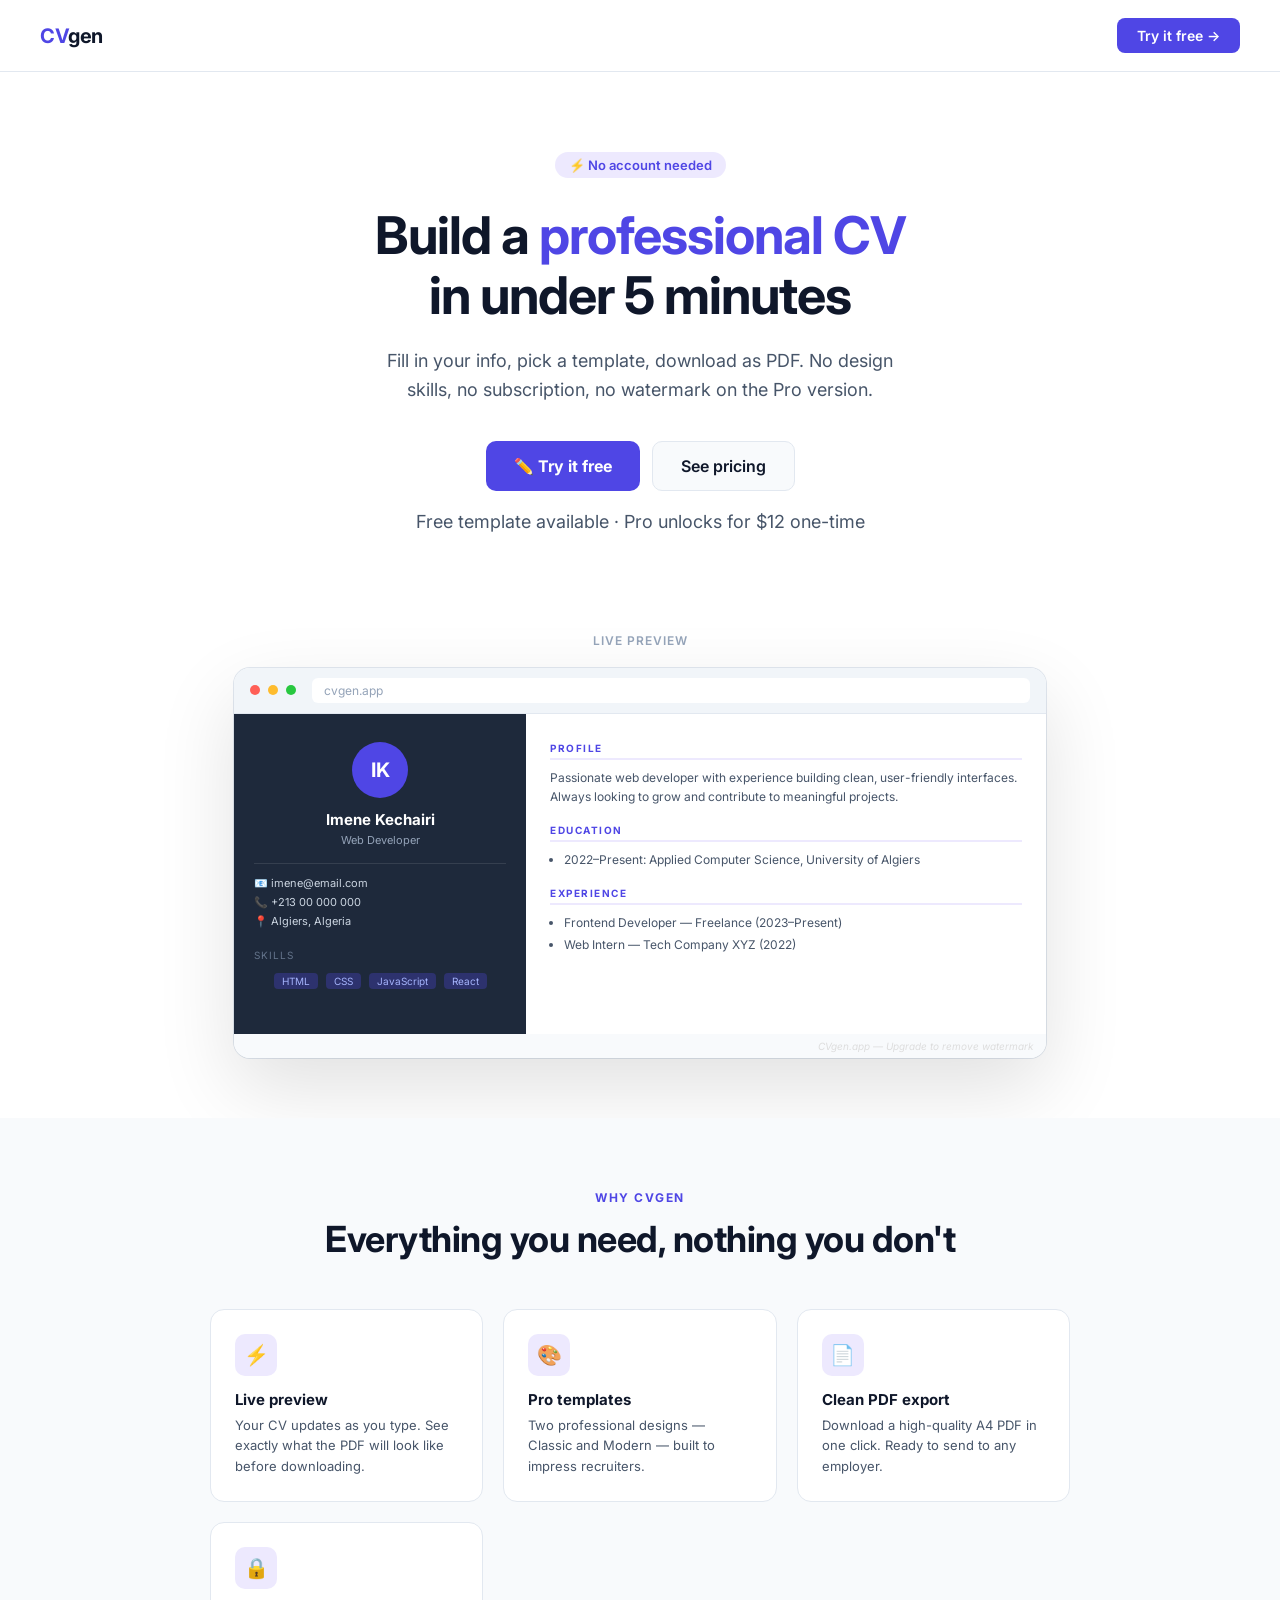
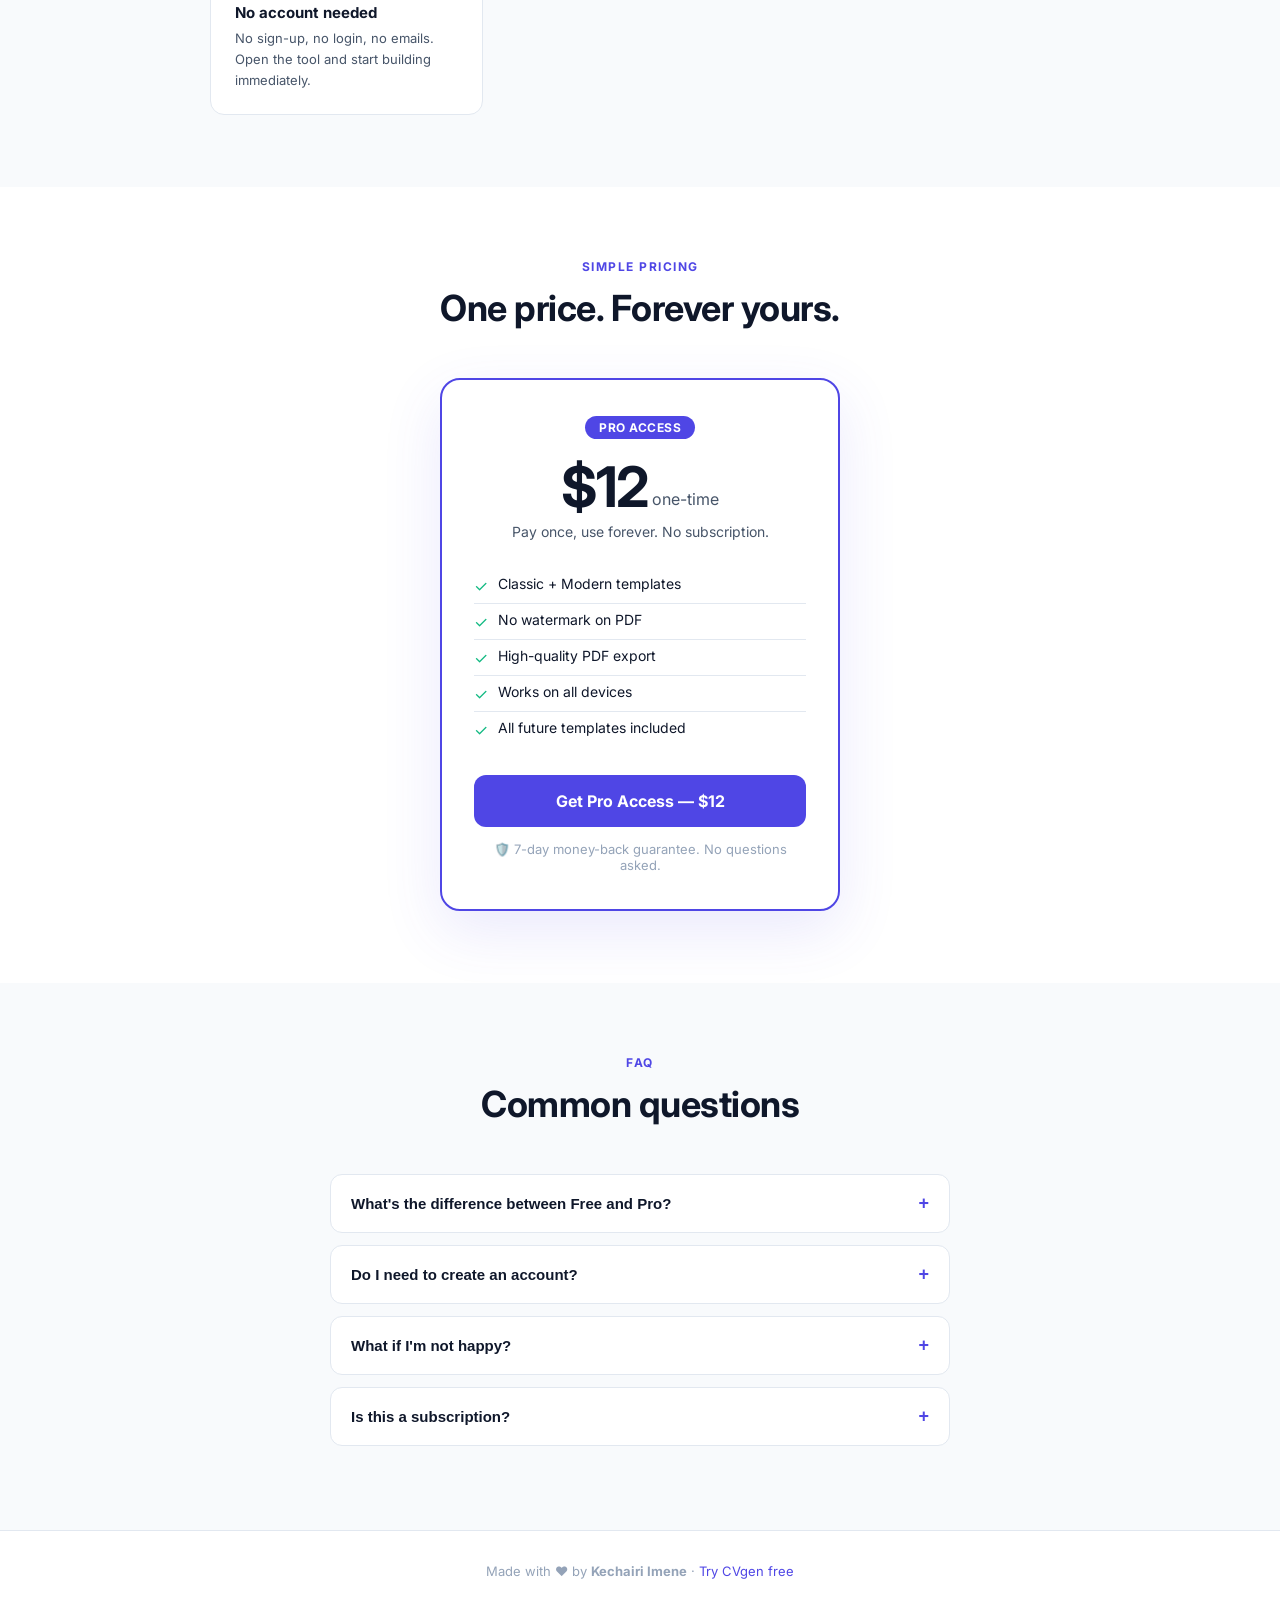
==== landing.html @ 6c0a4198 "Add files via upload" ====
<!DOCTYPE html>
<html lang="en">
<head>
  <meta charset="UTF-8">
  <meta name="viewport" content="width=device-width, initial-scale=1.0">
  <title>CVgen — Build a professional CV in minutes</title>
  <link rel="preconnect" href="https://fonts.googleapis.com">
  <link href="https://fonts.googleapis.com/css2?family=Inter:wght@400;500;600;700&display=swap" rel="stylesheet">
  <style>
    *, *::before, *::after { box-sizing: border-box; margin: 0; padding: 0; }

    :root {
      --indigo:   #4f46e5;
      --indigo-d: #3730a3;
      --indigo-l: #ede9fe;
      --dark:     #0f172a;
      --mid:      #475569;
      --light:    #f8fafc;
      --border:   #e2e8f0;
      --white:    #ffffff;
      --gold:     #f59e0b;
    }

    body { font-family: 'Inter', sans-serif; background: var(--white); color: var(--dark); }

    /* ── NAV ── */
    nav { display: flex; align-items: center; justify-content: space-between; padding: 18px 40px; border-bottom: 1px solid var(--border); position: sticky; top: 0; background: rgba(255,255,255,0.95); backdrop-filter: blur(8px); z-index: 100; }
    .logo { font-size: 20px; font-weight: 700; color: var(--indigo); letter-spacing: -0.5px; }
    .logo span { color: var(--dark); }
    .nav-cta { background: var(--indigo); color: white; padding: 9px 20px; border-radius: 8px; font-size: 14px; font-weight: 600; text-decoration: none; transition: background 0.2s; }
    .nav-cta:hover { background: var(--indigo-d); }

    /* ── HERO ── */
    .hero { text-align: center; padding: 80px 24px 60px; max-width: 720px; margin: 0 auto; }
    .hero-badge { display: inline-flex; align-items: center; gap: 6px; background: var(--indigo-l); color: var(--indigo); font-size: 13px; font-weight: 600; padding: 5px 14px; border-radius: 20px; margin-bottom: 28px; }
    .hero h1 { font-size: clamp(32px, 5vw, 52px); font-weight: 700; line-height: 1.15; letter-spacing: -1px; color: var(--dark); margin-bottom: 20px; }
    .hero h1 em { color: var(--indigo); font-style: normal; }
    .hero p { font-size: 18px; color: var(--mid); line-height: 1.65; margin-bottom: 36px; max-width: 520px; margin-left: auto; margin-right: auto; }
    .hero-btns { display: flex; gap: 12px; justify-content: center; flex-wrap: wrap; }
    .btn-primary { background: var(--indigo); color: white; padding: 14px 28px; border-radius: 10px; font-size: 16px; font-weight: 700; text-decoration: none; transition: background 0.2s, transform 0.15s; display: inline-flex; align-items: center; gap: 8px; }
    .btn-primary:hover { background: var(--indigo-d); transform: translateY(-1px); }
    .btn-secondary { background: var(--light); color: var(--dark); padding: 14px 28px; border-radius: 10px; font-size: 16px; font-weight: 600; text-decoration: none; border: 1px solid var(--border); transition: background 0.2s; }
    .btn-secondary:hover { background: var(--border); }
    .hero-note { margin-top: 16px; font-size: 13px; color: #94a3b8; }

    /* ── CV PREVIEW DEMO ── */
    .demo-wrap { padding: 0 24px 60px; max-width: 860px; margin: 0 auto; }
    .demo-label { text-align: center; font-size: 12px; font-weight: 600; text-transform: uppercase; letter-spacing: 1px; color: #94a3b8; margin-bottom: 20px; }
    .demo-frame { border-radius: 16px; overflow: hidden; box-shadow: 0 30px 80px rgba(0,0,0,0.12), 0 0 0 1px var(--border); }
    .demo-bar { background: #f1f5f9; padding: 10px 16px; display: flex; align-items: center; gap: 8px; border-bottom: 1px solid var(--border); }
    .demo-dot { width: 10px; height: 10px; border-radius: 50%; }
    .demo-url { flex: 1; background: white; border-radius: 6px; padding: 5px 12px; font-size: 12px; color: #94a3b8; margin-left: 8px; }

    /* Mini CV inside demo */
    .mini-cv { display: flex; min-height: 320px; background: white; }
    .mini-sidebar { width: 36%; background: #1e293b; color: white; padding: 28px 20px; display: flex; flex-direction: column; align-items: center; }
    .mini-avatar { width: 56px; height: 56px; border-radius: 50%; background: var(--indigo); display: flex; align-items: center; justify-content: center; font-size: 20px; font-weight: 700; margin-bottom: 12px; }
    .mini-name { font-size: 15px; font-weight: 700; margin-bottom: 4px; text-align: center; }
    .mini-role { font-size: 11px; color: #94a3b8; margin-bottom: 16px; }
    .mini-info { width: 100%; font-size: 11px; color: #cbd5e1; margin-bottom: 16px; border-top: 1px solid rgba(255,255,255,0.1); padding-top: 12px; }
    .mini-info p { margin-bottom: 5px; }
    .mini-skills-title { font-size: 10px; text-transform: uppercase; letter-spacing: 1px; color: #64748b; margin-bottom: 8px; align-self: flex-start; }
    .mini-skill { display: inline-block; background: rgba(79,70,229,0.3); color: #a5b4fc; font-size: 10px; padding: 2px 8px; border-radius: 4px; margin: 2px; }
    .mini-main { flex: 1; padding: 28px 24px; }
    .mini-section { margin-bottom: 18px; }
    .mini-section-title { font-size: 10px; text-transform: uppercase; letter-spacing: 1.5px; color: var(--indigo); margin-bottom: 8px; padding-bottom: 4px; border-bottom: 2px solid var(--indigo-l); font-weight: 700; }
    .mini-section p, .mini-section li { font-size: 12px; color: #475569; line-height: 1.6; }
    .mini-section ul { padding-left: 14px; }
    .mini-section li { margin-bottom: 3px; }
    .mini-wm { text-align: right; font-size: 10px; color: #ddd; padding: 6px 12px; background: #f8fafc; font-style: italic; }

    /* ── FEATURES ── */
    .features { background: var(--light); padding: 72px 24px; }
    .section-label { text-align: center; font-size: 12px; font-weight: 700; text-transform: uppercase; letter-spacing: 1.5px; color: var(--indigo); margin-bottom: 12px; }
    .section-title { text-align: center; font-size: clamp(24px, 4vw, 36px); font-weight: 700; color: var(--dark); margin-bottom: 48px; letter-spacing: -0.5px; }
    .features-grid { display: grid; grid-template-columns: repeat(auto-fit, minmax(220px, 1fr)); gap: 20px; max-width: 860px; margin: 0 auto; }
    .feat-card { background: white; border: 1px solid var(--border); border-radius: 14px; padding: 24px; transition: box-shadow 0.2s; }
    .feat-card:hover { box-shadow: 0 8px 30px rgba(0,0,0,0.08); }
    .feat-icon { width: 42px; height: 42px; background: var(--indigo-l); border-radius: 10px; display: flex; align-items: center; justify-content: center; font-size: 20px; margin-bottom: 14px; }
    .feat-card h3 { font-size: 15px; font-weight: 700; margin-bottom: 6px; color: var(--dark); }
    .feat-card p { font-size: 13px; color: var(--mid); line-height: 1.6; }

    /* ── PRICING ── */
    .pricing { padding: 72px 24px; text-align: center; }
    .pricing-card { max-width: 400px; margin: 0 auto; background: white; border: 2px solid var(--indigo); border-radius: 20px; padding: 36px 32px; box-shadow: 0 20px 60px rgba(79,70,229,0.12); }
    .pricing-tag { display: inline-block; background: var(--indigo); color: white; font-size: 12px; font-weight: 700; padding: 4px 14px; border-radius: 20px; margin-bottom: 20px; letter-spacing: 0.5px; }
    .price-row { display: flex; align-items: flex-end; justify-content: center; gap: 4px; margin-bottom: 8px; }
    .price-amount { font-size: 56px; font-weight: 700; color: var(--dark); letter-spacing: -2px; line-height: 1; }
    .price-period { font-size: 16px; color: var(--mid); margin-bottom: 6px; }
    .price-sub { font-size: 14px; color: var(--mid); margin-bottom: 28px; }
    .price-list { list-style: none; text-align: left; margin-bottom: 28px; }
    .price-list li { display: flex; align-items: flex-start; gap: 10px; font-size: 14px; color: var(--dark); padding: 7px 0; border-bottom: 1px solid var(--border); }
    .price-list li:last-child { border: none; }
    .check { color: #10b981; font-size: 16px; flex-shrink: 0; margin-top: 1px; }
    .buy-btn { display: block; width: 100%; padding: 16px; background: var(--indigo); color: white; border: none; border-radius: 12px; font-size: 16px; font-weight: 700; cursor: pointer; transition: background 0.2s, transform 0.15s; text-decoration: none; text-align: center; }
    .buy-btn:hover { background: var(--indigo-d); transform: translateY(-1px); }
    .guarantee { margin-top: 14px; font-size: 13px; color: #94a3b8; display: flex; align-items: center; justify-content: center; gap: 6px; }

    /* ── FAQ ── */
    .faq { background: var(--light); padding: 72px 24px; }
    .faq-list { max-width: 620px; margin: 0 auto; }
    .faq-item { background: white; border: 1px solid var(--border); border-radius: 12px; margin-bottom: 12px; overflow: hidden; }
    .faq-q { width: 100%; text-align: left; background: none; border: none; padding: 18px 20px; font-size: 15px; font-weight: 600; color: var(--dark); cursor: pointer; display: flex; justify-content: space-between; align-items: center; }
    .faq-a { padding: 0 20px 16px; font-size: 14px; color: var(--mid); line-height: 1.65; display: none; }
    .faq-item.open .faq-a { display: block; }
    .faq-arrow { font-size: 18px; color: var(--indigo); transition: transform 0.2s; }
    .faq-item.open .faq-arrow { transform: rotate(45deg); }

    /* ── FOOTER ── */
    footer { padding: 32px 24px; text-align: center; border-top: 1px solid var(--border); font-size: 13px; color: #94a3b8; }
    footer a { color: var(--indigo); text-decoration: none; }

    @media (max-width: 600px) {
      nav { padding: 14px 20px; }
      .hero { padding: 52px 20px 40px; }
      .mini-cv { flex-direction: column; }
      .mini-sidebar { width: 100%; flex-direction: row; flex-wrap: wrap; gap: 8px; align-items: flex-start; }
    }
  </style>
</head>
<body>

<!-- NAV -->
<nav>
  <span class="logo">CV<span>gen</span></span>
  <a href="index.html" class="nav-cta">Try it free →</a>
</nav>

<!-- HERO -->
<section class="hero">
  <div class="hero-badge">⚡ No account needed</div>
  <h1>Build a <em>professional CV</em><br>in under 5 minutes</h1>
  <p>Fill in your info, pick a template, download as PDF. No design skills, no subscription, no watermark on the Pro version.</p>
  <div class="hero-btns">
    <a href="index.html" class="btn-primary">✏️ Try it free</a>
    <a href="#pricing" class="btn-secondary">See pricing</a>
  </div>
  <p class="hero-note">Free template available · Pro unlocks for $12 one-time</p>
</section>

<!-- DEMO -->
<div class="demo-wrap">
  <p class="demo-label">Live preview</p>
  <div class="demo-frame">
    <div class="demo-bar">
      <div class="demo-dot" style="background:#ff5f57"></div>
      <div class="demo-dot" style="background:#febc2e"></div>
      <div class="demo-dot" style="background:#28c840"></div>
      <div class="demo-url">cvgen.app</div>
    </div>
    <div class="mini-cv">
      <div class="mini-sidebar">
        <div class="mini-avatar">IK</div>
        <div class="mini-name">Imene Kechairi</div>
        <div class="mini-role">Web Developer</div>
        <div class="mini-info">
          <p>📧 imene@email.com</p>
          <p>📞 +213 00 000 000</p>
          <p>📍 Algiers, Algeria</p>
        </div>
        <div class="mini-skills-title">Skills</div>
        <div>
          <span class="mini-skill">HTML</span>
          <span class="mini-skill">CSS</span>
          <span class="mini-skill">JavaScript</span>
          <span class="mini-skill">React</span>
        </div>
      </div>
      <div class="mini-main">
        <div class="mini-section">
          <div class="mini-section-title">Profile</div>
          <p>Passionate web developer with experience building clean, user-friendly interfaces. Always looking to grow and contribute to meaningful projects.</p>
        </div>
        <div class="mini-section">
          <div class="mini-section-title">Education</div>
          <ul>
            <li>2022–Present: Applied Computer Science, University of Algiers</li>
          </ul>
        </div>
        <div class="mini-section">
          <div class="mini-section-title">Experience</div>
          <ul>
            <li>Frontend Developer — Freelance (2023–Present)</li>
            <li>Web Intern — Tech Company XYZ (2022)</li>
          </ul>
        </div>
      </div>
    </div>
    <div class="mini-wm">CVgen.app — Upgrade to remove watermark</div>
  </div>
</div>

<!-- FEATURES -->
<section class="features">
  <p class="section-label">Why CVgen</p>
  <h2 class="section-title">Everything you need, nothing you don't</h2>
  <div class="features-grid">
    <div class="feat-card">
      <div class="feat-icon">⚡</div>
      <h3>Live preview</h3>
      <p>Your CV updates as you type. See exactly what the PDF will look like before downloading.</p>
    </div>
    <div class="feat-card">
      <div class="feat-icon">🎨</div>
      <h3>Pro templates</h3>
      <p>Two professional designs — Classic and Modern — built to impress recruiters.</p>
    </div>
    <div class="feat-card">
      <div class="feat-icon">📄</div>
      <h3>Clean PDF export</h3>
      <p>Download a high-quality A4 PDF in one click. Ready to send to any employer.</p>
    </div>
    <div class="feat-card">
      <div class="feat-icon">🔒</div>
      <h3>No account needed</h3>
      <p>No sign-up, no login, no emails. Open the tool and start building immediately.</p>
    </div>
  </div>
</section>

<!-- PRICING -->
<section class="pricing" id="pricing">
  <p class="section-label">Simple pricing</p>
  <h2 class="section-title">One price. Forever yours.</h2>
  <div class="pricing-card">
    <span class="pricing-tag">PRO ACCESS</span>
    <div class="price-row">
      <span class="price-amount">$12</span>
      <span class="price-period">one-time</span>
    </div>
    <p class="price-sub">Pay once, use forever. No subscription.</p>
    <ul class="price-list">
      <li><span class="check">✓</span> Classic + Modern templates</li>
      <li><span class="check">✓</span> No watermark on PDF</li>
      <li><span class="check">✓</span> High-quality PDF export</li>
      <li><span class="check">✓</span> Works on all devices</li>
      <li><span class="check">✓</span> All future templates included</li>
    </ul>
    <!-- Remplace le href par ton lien Stripe quand tu l'as -->
    <a href="#" class="buy-btn" id="buyBtn">Get Pro Access — $12</a>
    <p class="guarantee">🛡️ 7-day money-back guarantee. No questions asked.</p>
  </div>
</section>

<!-- FAQ -->
<section class="faq">
  <p class="section-label">FAQ</p>
  <h2 class="section-title">Common questions</h2>
  <div class="faq-list">
    <div class="faq-item">
      <button class="faq-q" onclick="toggleFaq(this)">
        What's the difference between Free and Pro?
        <span class="faq-arrow">+</span>
      </button>
      <p class="faq-a">The free version gives you the Classic template with a small "CVgen.app" watermark on the PDF. Pro removes the watermark and unlocks the Modern template.</p>
    </div>
    <div class="faq-item">
      <button class="faq-q" onclick="toggleFaq(this)">
        Do I need to create an account?
        <span class="faq-arrow">+</span>
      </button>
      <p class="faq-a">No. You open the tool, fill in your info, and download. After paying, you get immediate access to the Pro version — no account required.</p>
    </div>
    <div class="faq-item">
      <button class="faq-q" onclick="toggleFaq(this)">
        What if I'm not happy?
        <span class="faq-arrow">+</span>
      </button>
      <p class="faq-a">Send an email within 7 days of purchase and you'll get a full refund. No questions asked.</p>
    </div>
    <div class="faq-item">
      <button class="faq-q" onclick="toggleFaq(this)">
        Is this a subscription?
        <span class="faq-arrow">+</span>
      </button>
      <p class="faq-a">No. You pay $12 once and you have Pro access forever, including all future templates we add.</p>
    </div>
  </div>
</section>

<!-- FOOTER -->
<footer>
  <p>Made with ❤️ by <strong>Kechairi Imene</strong> · <a href="index.html">Try CVgen free</a></p>
</footer>

<script>
function toggleFaq(btn) {
  const item = btn.closest('.faq-item');
  item.classList.toggle('open');
}
</script>

</body>
</html>
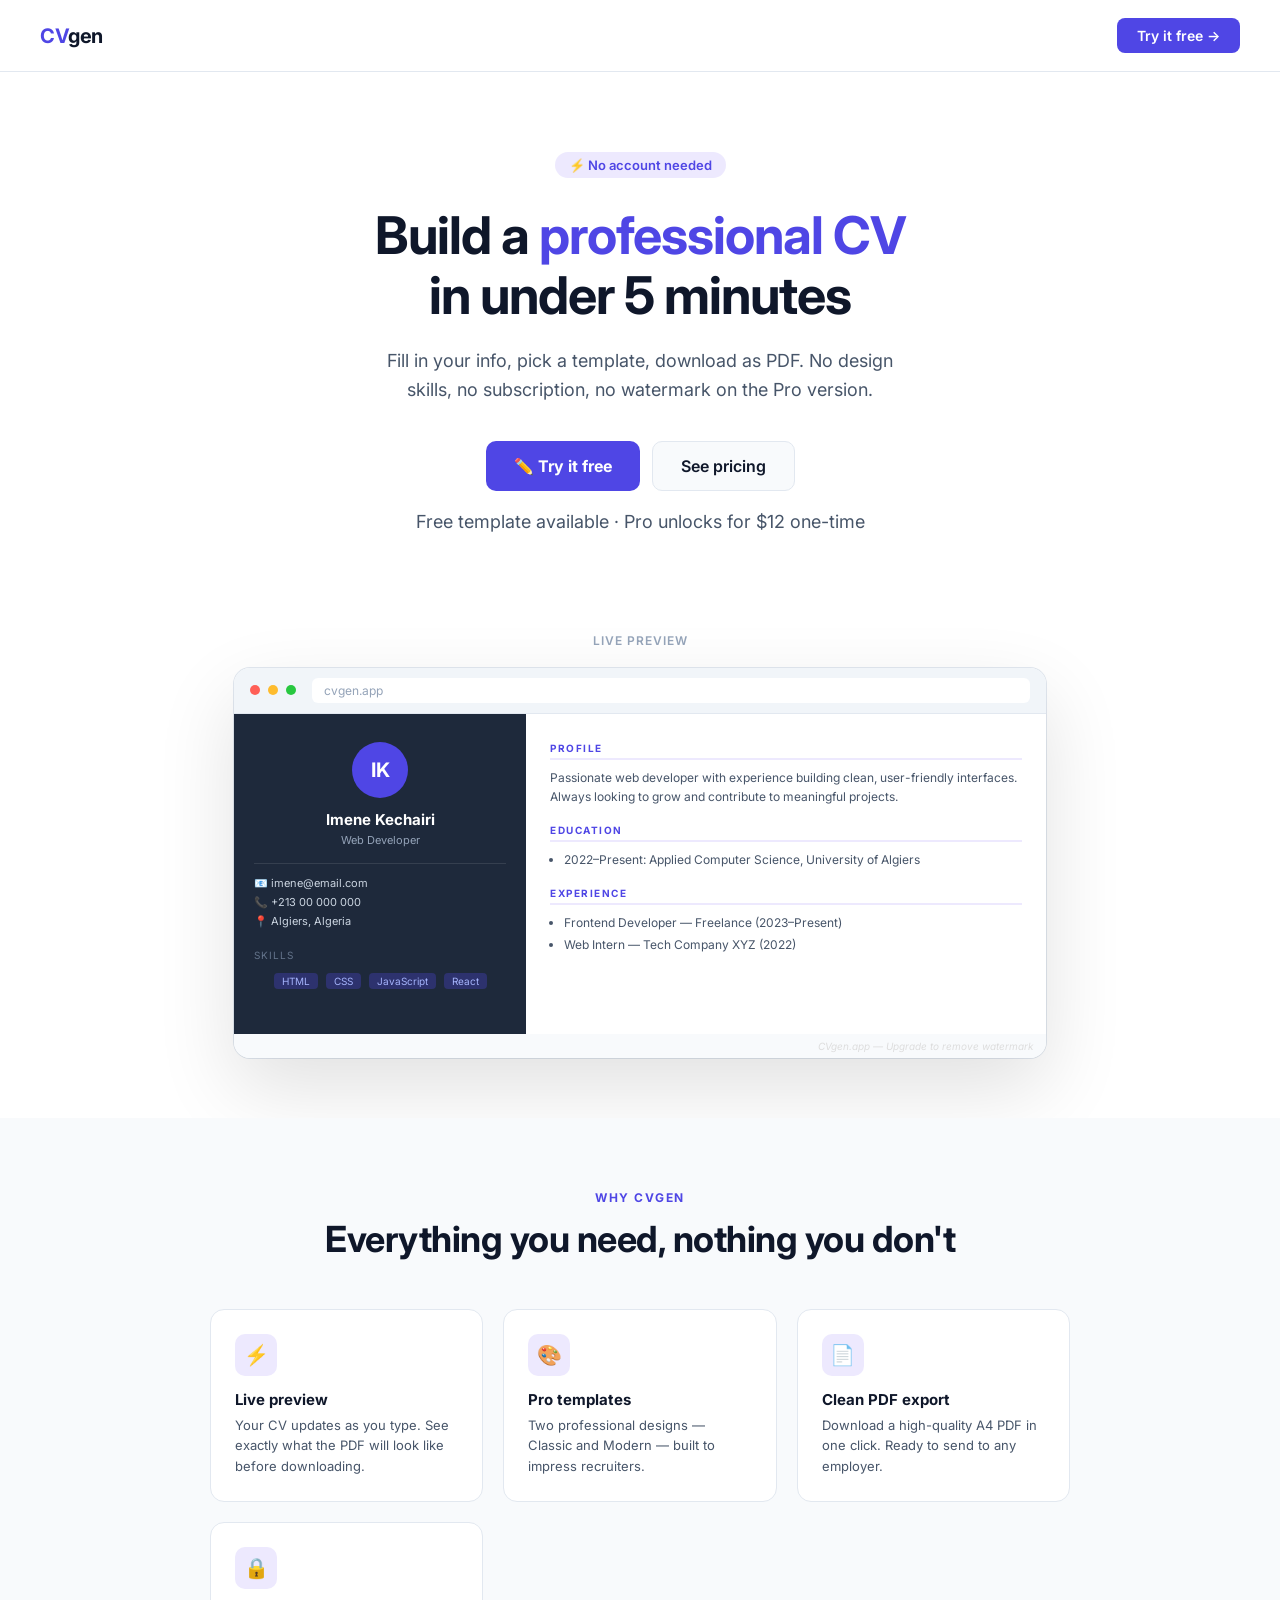
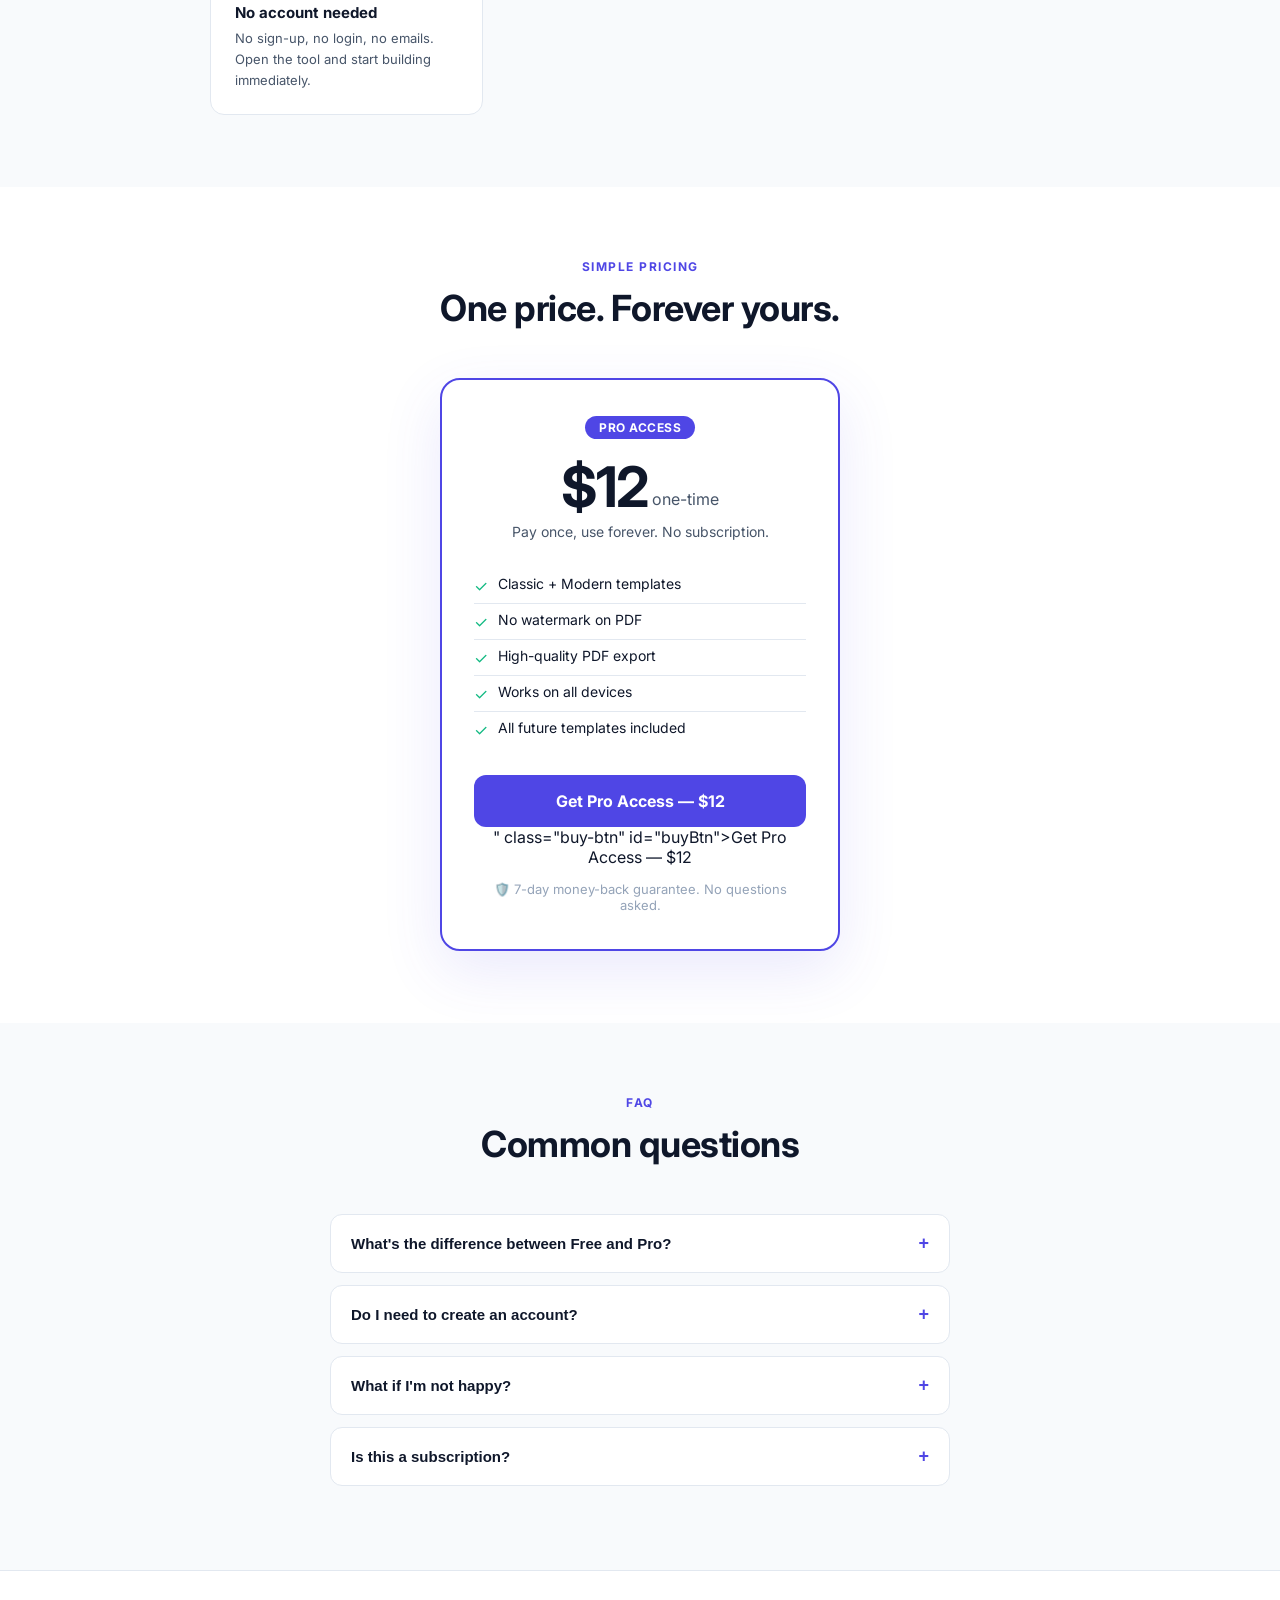
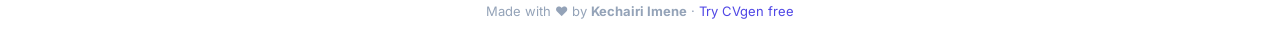
==== commit 7323fd28: "Update buy button link to Stripe Corrected the href attribute for the buy button to point to the Str" ====
--- a/landing.html
+++ b/landing.html
@@ -237,7 +237,7 @@
       <li><span class="check">✓</span> All future templates included</li>
     </ul>
     <!-- Remplace le href par ton lien Stripe quand tu l'as -->
-    <a href="#" class="buy-btn" id="buyBtn">Get Pro Access — $12</a>
+    <a href="<a href="https://buy.stripe.com/test_aFa3cwa9f29A5T0d476c000" class="buy-btn" id="buyBtn">Get Pro Access — $12</a>" class="buy-btn" id="buyBtn">Get Pro Access — $12</a>
     <p class="guarantee">🛡️ 7-day money-back guarantee. No questions asked.</p>
   </div>
 </section>
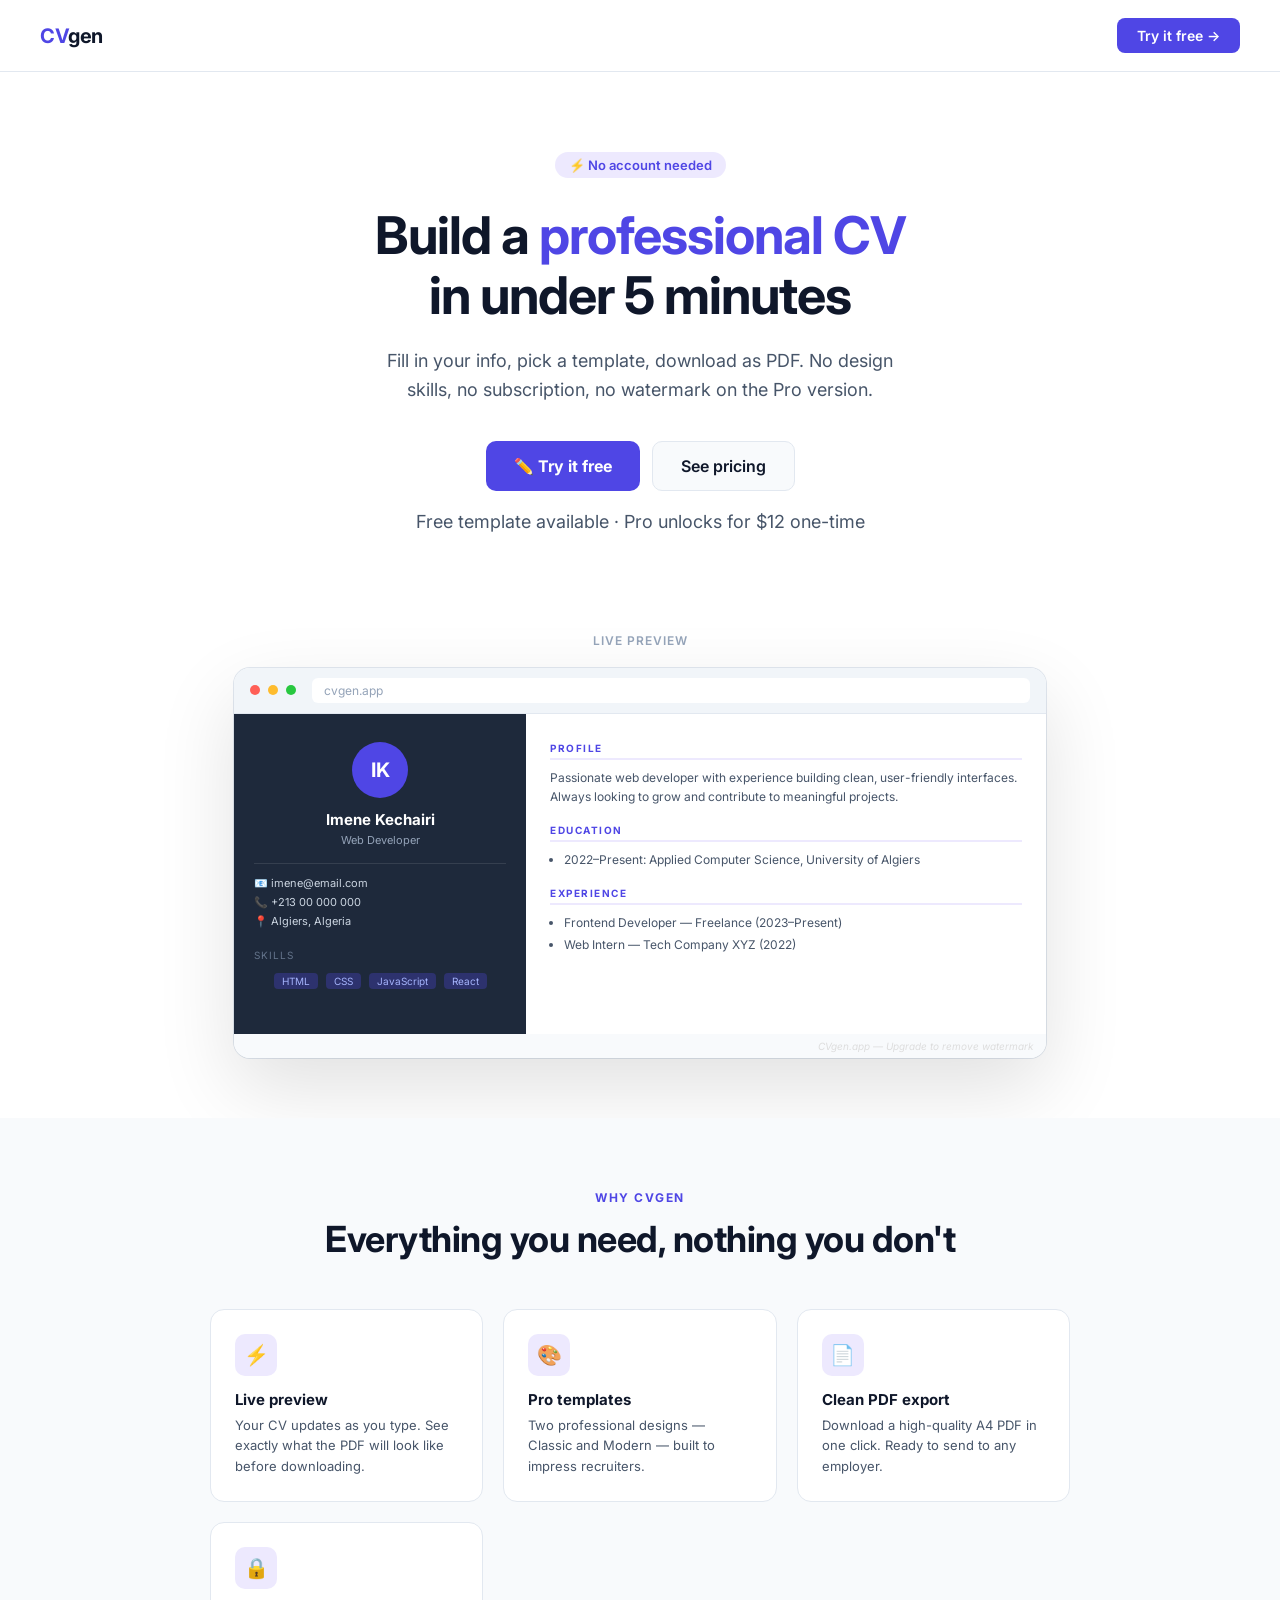
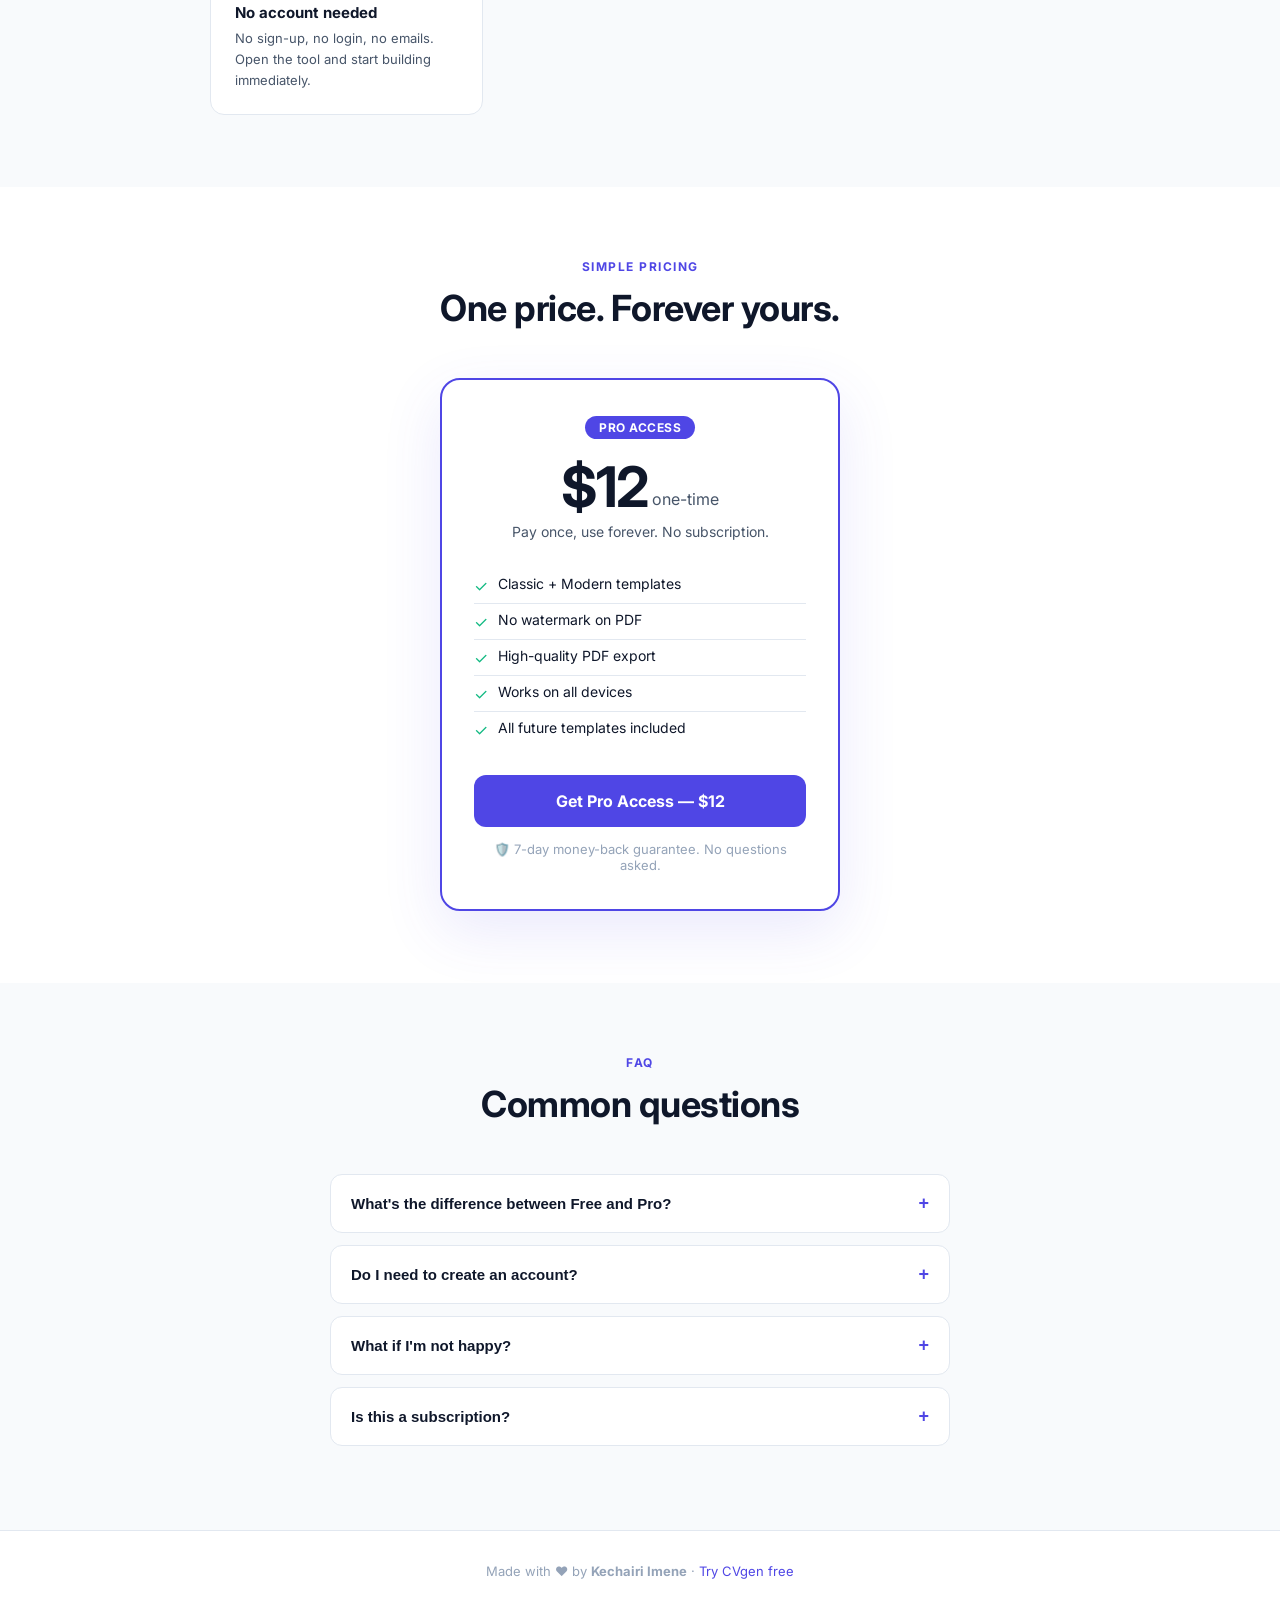
==== commit 2823de13: "Add files via upload" ====
--- a/landing.html
+++ b/landing.html
@@ -237,7 +237,7 @@
       <li><span class="check">✓</span> All future templates included</li>
     </ul>
     <!-- Remplace le href par ton lien Stripe quand tu l'as -->
-    <a href="<a href="https://buy.stripe.com/test_aFa3cwa9f29A5T0d476c000" class="buy-btn" id="buyBtn">Get Pro Access — $12</a>" class="buy-btn" id="buyBtn">Get Pro Access — $12</a>
+    <a href="https://buy.stripe.com/test_aFa3cwa9f29A5T0d476c000" class="buy-btn" id="buyBtn">Get Pro Access — $12</a>
     <p class="guarantee">🛡️ 7-day money-back guarantee. No questions asked.</p>
   </div>
 </section>
